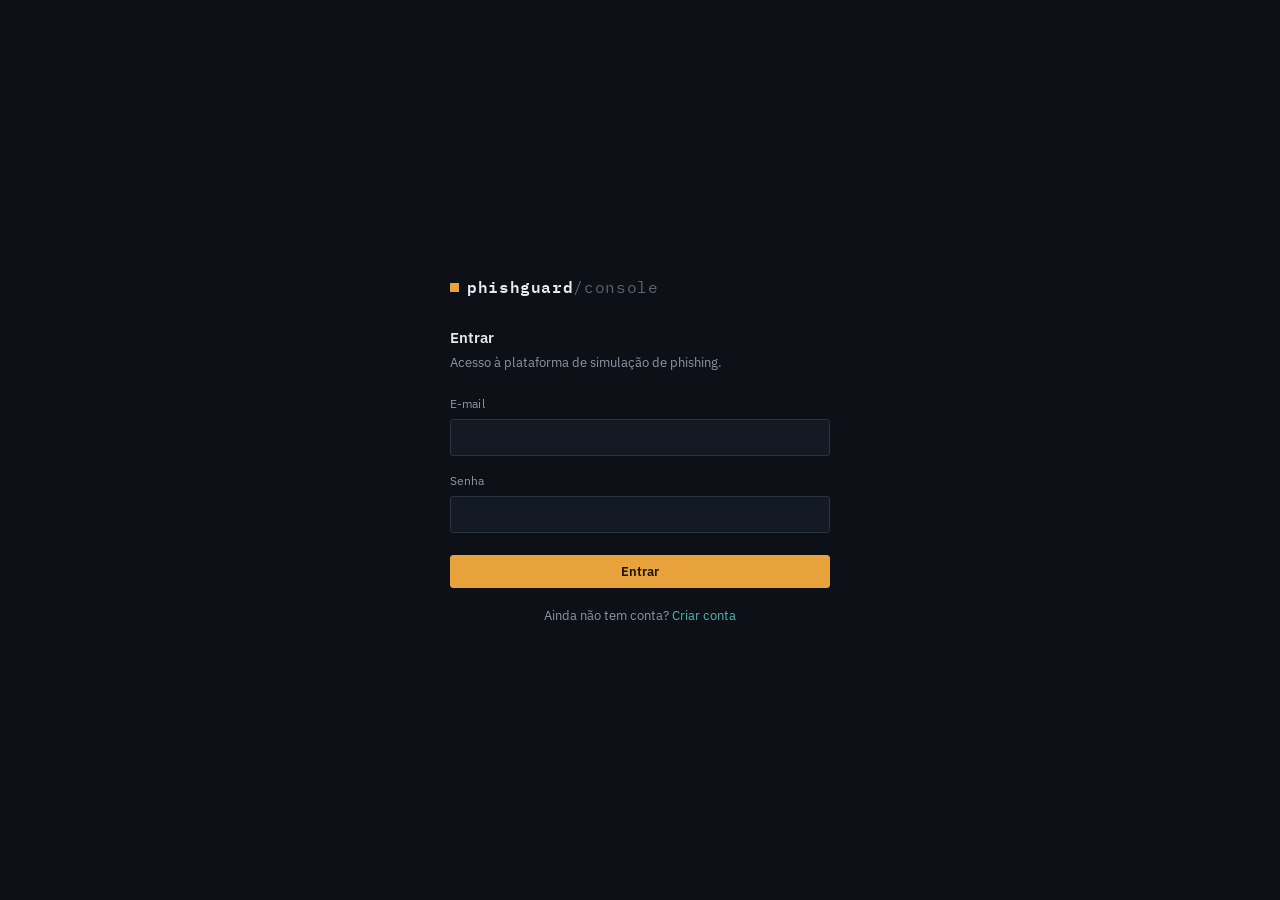
==== frontend/index.html @ 39e326ca "Add new frontend HTML, CSS, and JavaScript files for campaign management and user authentication fea" ====
<!DOCTYPE html>
<html lang="pt-BR">
<head>
  <meta charset="UTF-8" />
  <meta name="viewport" content="width=device-width, initial-scale=1.0" />
  <title>Entrar — PhishGuard Console</title>
  <link rel="preconnect" href="https://fonts.googleapis.com">
  <link href="https://fonts.googleapis.com/css2?family=IBM+Plex+Mono:wght@400;500;600&family=IBM+Plex+Sans:wght@400;500;600&display=swap" rel="stylesheet">
  <link rel="stylesheet" href="css/style.css" />
</head>
<body>
  <div class="auth-shell">
    <div class="auth-box">
      <div class="auth-box__brand">
        <span class="auth-box__brand-mark"></span>
        <span class="auth-box__brand-text">phishguard<span>/console</span></span>
      </div>

      <h2>Entrar</h2>
      <p class="auth-box__sub">Acesso à plataforma de simulação de phishing.</p>

      <div id="form-alert"></div>

      <form id="login-form" novalidate>
        <div class="field">
          <label for="email">E-mail</label>
          <input type="email" id="email" name="email" autocomplete="username" required />
        </div>
        <div class="field">
          <label for="password">Senha</label>
          <input type="password" id="password" name="password" autocomplete="current-password" required />
        </div>
        <div class="btn-row">
          <button type="submit" class="btn btn--primary btn--full" id="submit-btn">Entrar</button>
        </div>
      </form>

      <p class="auth-box__switch">
        Ainda não tem conta? <a href="register.html">Criar conta</a>
      </p>
    </div>
  </div>

  <script src="js/api.js"></script>
  <script src="js/ui.js"></script>
  <script>
    Session.redirectIfAuthenticated();

    const params = new URLSearchParams(window.location.search);
    const alertBox = document.getElementById("form-alert");
    if (params.get("expired") === "1") {
      showAlert(alertBox, "A sessão expirou. Entre novamente.", "info");
    }
    if (params.get("registered") === "1") {
      showAlert(alertBox, "Conta criada com sucesso. Entre com as suas credenciais.", "ok");
    }

    const form = document.getElementById("login-form");
    const submitBtn = document.getElementById("submit-btn");

    form.addEventListener("submit", async (event) => {
      event.preventDefault();
      clearAlert(alertBox);

      const email = document.getElementById("email").value.trim();
      const password = document.getElementById("password").value;

      submitBtn.disabled = true;
      submitBtn.textContent = "A entrar...";

      try {
        const result = await Api.login(email, password);
        Session.set(result.token, email);
        window.location.href = "dashboard.html";
      } catch (err) {
        showAlert(alertBox, err.message || "Não foi possível entrar.", "error");
        submitBtn.disabled = false;
        submitBtn.textContent = "Entrar";
      }
    });
  </script>
</body>
</html>
---- frontend/css/style.css ----
/* ==========================================================================
   PhishGuard Console — design tokens
   Operations-console aesthetic: flat surfaces, hairline borders,
   monospace for data/tokens, amber signal accent.
   ========================================================================== */

:root {
  --bg: #0d1117;
  --surface: #141a23;
  --surface-raised: #1a212c;
  --border: #2a3340;
  --border-strong: #3a4555;

  --text: #e6e9ef;
  --text-muted: #8b96a5;
  --text-dim: #5b6675;

  --accent: #e8a33d;
  --accent-dim: #b9802c;
  --teal: #4fb7b3;
  --red: #e0635a;
  --green: #6fbf73;

  --font-ui: "IBM Plex Sans", -apple-system, "Segoe UI", sans-serif;
  --font-mono: "IBM Plex Mono", "SF Mono", Consolas, monospace;

  --radius: 3px;
}

* {
  margin: 0;
  padding: 0;
  box-sizing: border-box;
}

html, body {
  min-height: 100%;
}

body {
  background: var(--bg);
  color: var(--text);
  font-family: var(--font-ui);
  font-size: 14px;
  line-height: 1.5;
  -webkit-font-smoothing: antialiased;
}

a {
  color: var(--teal);
  text-decoration: none;
}

a:hover {
  text-decoration: underline;
}

::selection {
  background: var(--accent-dim);
  color: #0d1117;
}

:focus-visible {
  outline: 2px solid var(--accent);
  outline-offset: 1px;
}

/* --------------------------------------------------------------------
   App shell
   -------------------------------------------------------------------- */

.app {
  display: grid;
  grid-template-columns: 220px 1fr;
  min-height: 100vh;
}

.sidebar {
  background: var(--surface);
  border-right: 1px solid var(--border);
  display: flex;
  flex-direction: column;
  padding: 0;
}

.sidebar__brand {
  padding: 18px 20px;
  border-bottom: 1px solid var(--border);
  display: flex;
  align-items: baseline;
  gap: 8px;
}

.sidebar__brand-mark {
  width: 8px;
  height: 8px;
  background: var(--accent);
  flex-shrink: 0;
  transform: translateY(-1px);
}

.sidebar__brand-text {
  font-family: var(--font-mono);
  font-size: 14px;
  font-weight: 600;
  letter-spacing: 0.04em;
}

.sidebar__brand-text span {
  color: var(--text-dim);
  font-weight: 400;
}

.sidebar nav {
  flex: 1;
  padding: 12px 0;
}

.sidebar__link {
  display: flex;
  align-items: center;
  gap: 10px;
  padding: 9px 20px;
  color: var(--text-muted);
  font-size: 13px;
  border-left: 2px solid transparent;
}

.sidebar__link:hover {
  color: var(--text);
  text-decoration: none;
  background: rgba(255, 255, 255, 0.02);
}

.sidebar__link.is-active {
  color: var(--text);
  border-left-color: var(--accent);
  background: rgba(232, 163, 61, 0.06);
}

.sidebar__link-glyph {
  font-family: var(--font-mono);
  color: var(--text-dim);
  font-size: 12px;
  width: 14px;
}

.sidebar__link.is-active .sidebar__link-glyph {
  color: var(--accent);
}

.sidebar__footer {
  border-top: 1px solid var(--border);
  padding: 14px 20px;
}

.sidebar__user {
  font-size: 12px;
  color: var(--text-muted);
  margin-bottom: 8px;
  word-break: break-all;
}

.sidebar__user-label {
  display: block;
  color: var(--text-dim);
  text-transform: uppercase;
  font-size: 10px;
  letter-spacing: 0.08em;
  margin-bottom: 2px;
}

/* --------------------------------------------------------------------
   Main content
   -------------------------------------------------------------------- */

.main {
  display: flex;
  flex-direction: column;
  min-width: 0;
}

.topbar {
  border-bottom: 1px solid var(--border);
  padding: 16px 28px;
  display: flex;
  align-items: baseline;
  justify-content: space-between;
  gap: 16px;
}

.topbar h1 {
  font-size: 16px;
  font-weight: 600;
  letter-spacing: 0.01em;
}

.topbar__meta {
  font-family: var(--font-mono);
  font-size: 12px;
  color: var(--text-dim);
}

.content {
  padding: 24px 28px 48px;
  flex: 1;
}

.content--narrow {
  max-width: 480px;
}

/* --------------------------------------------------------------------
   Auth screens (no sidebar)
   -------------------------------------------------------------------- */

.auth-shell {
  min-height: 100vh;
  display: flex;
  align-items: center;
  justify-content: center;
  padding: 24px;
}

.auth-box {
  width: 100%;
  max-width: 380px;
}

.auth-box__brand {
  display: flex;
  align-items: baseline;
  gap: 8px;
  margin-bottom: 28px;
}

.auth-box__brand-mark {
  width: 9px;
  height: 9px;
  background: var(--accent);
  transform: translateY(-1px);
}

.auth-box__brand-text {
  font-family: var(--font-mono);
  font-size: 16px;
  font-weight: 600;
  letter-spacing: 0.04em;
}

.auth-box__brand-text span {
  color: var(--text-dim);
  font-weight: 400;
}

.auth-box h2 {
  font-size: 15px;
  font-weight: 600;
  margin-bottom: 4px;
}

.auth-box__sub {
  color: var(--text-muted);
  font-size: 13px;
  margin-bottom: 22px;
}

.auth-box__switch {
  margin-top: 18px;
  font-size: 13px;
  color: var(--text-muted);
  text-align: center;
}

/* --------------------------------------------------------------------
   Forms
   -------------------------------------------------------------------- */

.field {
  margin-bottom: 16px;
}

.field label {
  display: block;
  font-size: 12px;
  color: var(--text-muted);
  margin-bottom: 6px;
  letter-spacing: 0.01em;
}

.field input,
.field textarea,
.field select {
  width: 100%;
  background: var(--surface);
  border: 1px solid var(--border);
  border-radius: var(--radius);
  color: var(--text);
  font-family: inherit;
  font-size: 13px;
  padding: 9px 11px;
  transition: border-color 0.12s ease;
}

.field textarea {
  font-family: var(--font-mono);
  font-size: 12.5px;
  resize: vertical;
  min-height: 140px;
}

.field input:focus,
.field textarea:focus,
.field select:focus {
  border-color: var(--accent);
  outline: none;
}

.field__hint {
  font-size: 11.5px;
  color: var(--text-dim);
  margin-top: 5px;
}

.field--inline {
  display: flex;
  align-items: center;
  gap: 8px;
}

/* --------------------------------------------------------------------
   Buttons
   -------------------------------------------------------------------- */

.btn {
  display: inline-flex;
  align-items: center;
  justify-content: center;
  gap: 6px;
  font-family: inherit;
  font-size: 13px;
  font-weight: 500;
  padding: 9px 16px;
  border-radius: var(--radius);
  border: 1px solid var(--border-strong);
  background: var(--surface-raised);
  color: var(--text);
  cursor: pointer;
  transition: border-color 0.12s ease, background 0.12s ease;
  line-height: 1;
}

.btn:hover {
  border-color: var(--text-dim);
}

.btn:disabled {
  opacity: 0.5;
  cursor: not-allowed;
}

.btn--primary {
  background: var(--accent);
  border-color: var(--accent);
  color: #1a1305;
  font-weight: 600;
}

.btn--primary:hover {
  background: #f0ad52;
  border-color: #f0ad52;
}

.btn--danger {
  border-color: var(--red);
  color: var(--red);
  background: transparent;
}

.btn--danger:hover {
  background: rgba(224, 99, 90, 0.1);
}

.btn--ghost {
  background: transparent;
  border-color: transparent;
  color: var(--text-muted);
}

.btn--ghost:hover {
  color: var(--text);
  border-color: var(--border);
}

.btn--full {
  width: 100%;
}

.btn--sm {
  padding: 5px 10px;
  font-size: 12px;
}

.btn-row {
  display: flex;
  gap: 10px;
  margin-top: 22px;
}

/* --------------------------------------------------------------------
   Panels / sections
   -------------------------------------------------------------------- */

.panel {
  background: var(--surface);
  border: 1px solid var(--border);
  border-radius: var(--radius);
  margin-bottom: 20px;
}

.panel__header {
  padding: 13px 18px;
  border-bottom: 1px solid var(--border);
  display: flex;
  align-items: center;
  justify-content: space-between;
  gap: 12px;
}

.panel__header h2 {
  font-size: 13px;
  font-weight: 600;
  text-transform: uppercase;
  letter-spacing: 0.06em;
  color: var(--text-muted);
}

.panel__body {
  padding: 18px;
}

.panel__body--flush {
  padding: 0;
}

/* --------------------------------------------------------------------
   Stat row (dashboard)
   -------------------------------------------------------------------- */

.stat-row {
  display: grid;
  grid-template-columns: repeat(4, 1fr);
  gap: 1px;
  background: var(--border);
  border: 1px solid var(--border);
  border-radius: var(--radius);
  overflow: hidden;
  margin-bottom: 20px;
}

.stat {
  background: var(--surface);
  padding: 16px 18px;
}

.stat__label {
  font-size: 11px;
  text-transform: uppercase;
  letter-spacing: 0.08em;
  color: var(--text-dim);
  margin-bottom: 8px;
}

.stat__value {
  font-family: var(--font-mono);
  font-size: 26px;
  font-weight: 600;
  letter-spacing: -0.01em;
}

.stat__value small {
  font-size: 14px;
  color: var(--text-dim);
  font-weight: 400;
}

@media (max-width: 900px) {
  .stat-row {
    grid-template-columns: repeat(2, 1fr);
  }
}

/* --------------------------------------------------------------------
   Tables
   -------------------------------------------------------------------- */

table {
  width: 100%;
  border-collapse: collapse;
  font-size: 13px;
}

thead th {
  text-align: left;
  font-size: 11px;
  text-transform: uppercase;
  letter-spacing: 0.06em;
  color: var(--text-dim);
  font-weight: 600;
  padding: 10px 18px;
  border-bottom: 1px solid var(--border);
  white-space: nowrap;
}

tbody td {
  padding: 11px 18px;
  border-bottom: 1px solid var(--border);
  vertical-align: middle;
}

tbody tr:last-child td {
  border-bottom: none;
}

tbody tr:hover {
  background: rgba(255, 255, 255, 0.015);
}

td.is-mono, .is-mono {
  font-family: var(--font-mono);
}

td.is-muted, .is-muted {
  color: var(--text-muted);
}

td.is-num {
  font-family: var(--font-mono);
  text-align: right;
}

th.is-num {
  text-align: right;
}

.table-link {
  color: var(--text);
  font-weight: 500;
}

.table-link:hover {
  color: var(--accent);
}

/* --------------------------------------------------------------------
   Badges / signal indicators
   -------------------------------------------------------------------- */

.badge {
  display: inline-flex;
  align-items: center;
  gap: 6px;
  font-family: var(--font-mono);
  font-size: 11px;
  padding: 3px 8px;
  border: 1px solid var(--border-strong);
  border-radius: var(--radius);
  color: var(--text-muted);
  text-transform: uppercase;
  letter-spacing: 0.04em;
}

.badge--dot::before {
  content: "";
  width: 6px;
  height: 6px;
  border-radius: 50%;
  background: currentColor;
  display: block;
}

.badge--ok {
  color: var(--green);
  border-color: rgba(111, 191, 115, 0.35);
}

.badge--warn {
  color: var(--accent);
  border-color: rgba(232, 163, 61, 0.35);
}

.badge--off {
  color: var(--text-dim);
}

.badge--danger {
  color: var(--red);
  border-color: rgba(224, 99, 90, 0.35);
}

/* Signal bar — used for click-rate visualisation */
.signal {
  display: inline-flex;
  align-items: center;
  gap: 8px;
  font-family: var(--font-mono);
  font-size: 12px;
}

.signal__track {
  width: 64px;
  height: 6px;
  background: var(--border);
  border-radius: 1px;
  overflow: hidden;
  flex-shrink: 0;
}

.signal__fill {
  height: 100%;
  background: var(--accent);
}

/* --------------------------------------------------------------------
   Empty / loading / message states
   -------------------------------------------------------------------- */

.empty {
  padding: 40px 18px;
  text-align: center;
  color: var(--text-muted);
}

.empty__title {
  font-size: 13px;
  color: var(--text);
  margin-bottom: 6px;
  font-weight: 500;
}

.empty__sub {
  font-size: 12.5px;
  color: var(--text-dim);
}

.loading {
  padding: 24px 18px;
  color: var(--text-dim);
  font-family: var(--font-mono);
  font-size: 12px;
}

.alert {
  border: 1px solid var(--border-strong);
  border-left: 3px solid var(--text-dim);
  border-radius: var(--radius);
  padding: 10px 14px;
  font-size: 13px;
  margin-bottom: 16px;
  background: var(--surface);
}

.alert--error {
  border-left-color: var(--red);
  color: #f3a39d;
}

.alert--ok {
  border-left-color: var(--green);
  color: #a9dcab;
}

.alert--info {
  border-left-color: var(--teal);
  color: var(--text);
}

/* --------------------------------------------------------------------
   Target groups builder (campaign form)
   -------------------------------------------------------------------- */

.group {
  border: 1px solid var(--border);
  border-radius: var(--radius);
  margin-bottom: 14px;
}

.group__header {
  display: flex;
  align-items: center;
  gap: 10px;
  padding: 10px 14px;
  border-bottom: 1px solid var(--border);
  background: var(--surface-raised);
}

.group__header input {
  flex: 1;
}

.group__body {
  padding: 12px 14px;
}

.target-row {
  display: grid;
  grid-template-columns: 1fr 1fr auto;
  gap: 8px;
  margin-bottom: 8px;
}

.target-row:last-child {
  margin-bottom: 0;
}

.group__actions {
  margin-top: 10px;
  display: flex;
  gap: 8px;
}

.icon-btn {
  width: 32px;
  height: 32px;
  display: inline-flex;
  align-items: center;
  justify-content: center;
  border: 1px solid var(--border-strong);
  border-radius: var(--radius);
  background: transparent;
  color: var(--text-muted);
  cursor: pointer;
  font-size: 14px;
  flex-shrink: 0;
}

.icon-btn:hover {
  color: var(--red);
  border-color: var(--red);
}

/* --------------------------------------------------------------------
   Misc
   -------------------------------------------------------------------- */

.section-title {
  font-size: 13px;
  font-weight: 600;
  text-transform: uppercase;
  letter-spacing: 0.06em;
  color: var(--text-muted);
  margin: 28px 0 12px;
}

.section-title:first-child {
  margin-top: 0;
}

.muted-link {
  color: var(--text-dim);
  font-size: 12px;
}

.copy-field {
  display: flex;
  gap: 6px;
}

.copy-field input {
  flex: 1;
}

.tracking-token {
  font-family: var(--font-mono);
  font-size: 11.5px;
  color: var(--text-muted);
}

.detail-grid {
  display: grid;
  grid-template-columns: 1fr 1fr;
  gap: 20px;
}

@media (max-width: 1100px) {
  .detail-grid {
    grid-template-columns: 1fr;
  }
}

.kv {
  display: grid;
  grid-template-columns: 130px 1fr;
  gap: 6px 12px;
  font-size: 13px;
}

.kv dt {
  color: var(--text-dim);
}

.kv dd {
  font-family: var(--font-mono);
  word-break: break-all;
}

@media (max-width: 760px) {
  .app {
    grid-template-columns: 1fr;
  }

  .sidebar {
    border-right: none;
    border-bottom: 1px solid var(--border);
  }

  .sidebar nav {
    display: flex;
    overflow-x: auto;
    padding: 0;
  }

  .sidebar__link {
    border-left: none;
    border-bottom: 2px solid transparent;
    white-space: nowrap;
  }

  .sidebar__link.is-active {
    border-bottom-color: var(--accent);
  }

  .sidebar__footer {
    display: none;
  }

  .stat-row {
    grid-template-columns: repeat(2, 1fr);
  }

  .target-row {
    grid-template-columns: 1fr;
  }
}
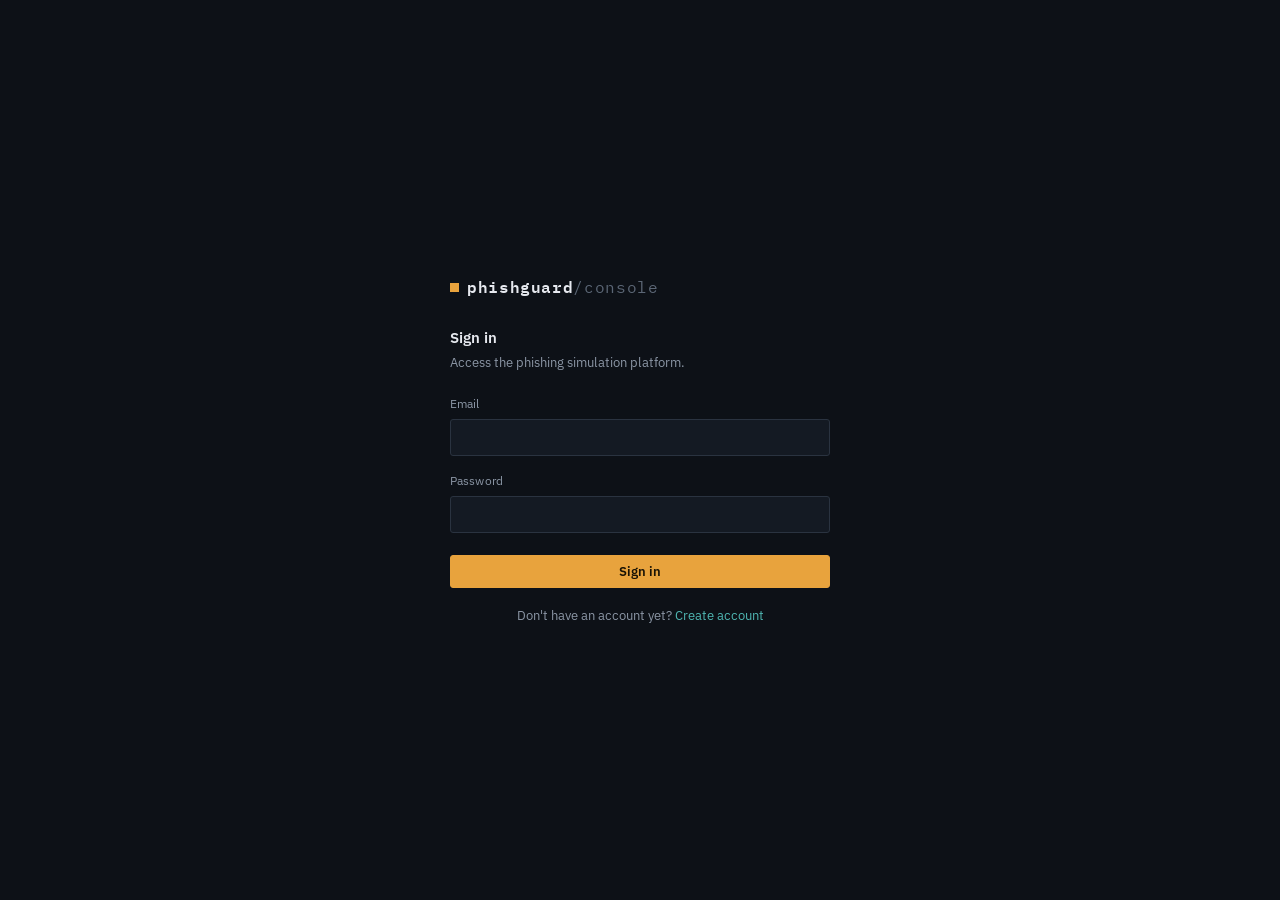
==== commit eec0a9d5: "Add campaign redirect URL after tracking link click" ====
--- a/frontend/index.html
+++ b/frontend/index.html
@@ -1,9 +1,9 @@
 <!DOCTYPE html>
-<html lang="pt-BR">
+<html lang="en">
 <head>
   <meta charset="UTF-8" />
   <meta name="viewport" content="width=device-width, initial-scale=1.0" />
-  <title>Entrar — PhishGuard Console</title>
+  <title>Sign in — PhishGuard Console</title>
   <link rel="preconnect" href="https://fonts.googleapis.com">
   <link href="https://fonts.googleapis.com/css2?family=IBM+Plex+Mono:wght@400;500;600&family=IBM+Plex+Sans:wght@400;500;600&display=swap" rel="stylesheet">
   <link rel="stylesheet" href="css/style.css" />
@@ -16,27 +16,27 @@
         <span class="auth-box__brand-text">phishguard<span>/console</span></span>
       </div>
 
-      <h2>Entrar</h2>
-      <p class="auth-box__sub">Acesso à plataforma de simulação de phishing.</p>
+      <h2>Sign in</h2>
+      <p class="auth-box__sub">Access the phishing simulation platform.</p>
 
       <div id="form-alert"></div>
 
       <form id="login-form" novalidate>
         <div class="field">
-          <label for="email">E-mail</label>
+          <label for="email">Email</label>
           <input type="email" id="email" name="email" autocomplete="username" required />
         </div>
         <div class="field">
-          <label for="password">Senha</label>
+          <label for="password">Password</label>
           <input type="password" id="password" name="password" autocomplete="current-password" required />
         </div>
         <div class="btn-row">
-          <button type="submit" class="btn btn--primary btn--full" id="submit-btn">Entrar</button>
+          <button type="submit" class="btn btn--primary btn--full" id="submit-btn">Sign in</button>
         </div>
       </form>
 
       <p class="auth-box__switch">
-        Ainda não tem conta? <a href="register.html">Criar conta</a>
+        Don't have an account yet? <a href="register.html">Create account</a>
       </p>
     </div>
   </div>
@@ -49,10 +49,10 @@
     const params = new URLSearchParams(window.location.search);
     const alertBox = document.getElementById("form-alert");
     if (params.get("expired") === "1") {
-      showAlert(alertBox, "A sessão expirou. Entre novamente.", "info");
+      showAlert(alertBox, "Your session has expired. Please sign in again.", "info");
     }
     if (params.get("registered") === "1") {
-      showAlert(alertBox, "Conta criada com sucesso. Entre com as suas credenciais.", "ok");
+      showAlert(alertBox, "Account created successfully. Sign in with your credentials.", "ok");
     }
 
     const form = document.getElementById("login-form");
@@ -66,16 +66,16 @@
       const password = document.getElementById("password").value;
 
       submitBtn.disabled = true;
-      submitBtn.textContent = "A entrar...";
+      submitBtn.textContent = "Signing in...";
 
       try {
         const result = await Api.login(email, password);
         Session.set(result.token, email);
         window.location.href = "dashboard.html";
       } catch (err) {
-        showAlert(alertBox, err.message || "Não foi possível entrar.", "error");
+        showAlert(alertBox, err.message || "Could not sign in.", "error");
         submitBtn.disabled = false;
-        submitBtn.textContent = "Entrar";
+        submitBtn.textContent = "Sign in";
       }
     });
   </script>
--- a/frontend/css/style.css
+++ b/frontend/css/style.css
@@ -4,841 +4,901 @@
    monospace for data/tokens, amber signal accent.
    ========================================================================== */
 
-:root {
-  --bg: #0d1117;
-  --surface: #141a23;
-  --surface-raised: #1a212c;
-  --border: #2a3340;
-  --border-strong: #3a4555;
-
-  --text: #e6e9ef;
-  --text-muted: #8b96a5;
-  --text-dim: #5b6675;
-
-  --accent: #e8a33d;
-  --accent-dim: #b9802c;
-  --teal: #4fb7b3;
-  --red: #e0635a;
-  --green: #6fbf73;
-
-  --font-ui: "IBM Plex Sans", -apple-system, "Segoe UI", sans-serif;
-  --font-mono: "IBM Plex Mono", "SF Mono", Consolas, monospace;
-
-  --radius: 3px;
-}
-
-* {
-  margin: 0;
-  padding: 0;
-  box-sizing: border-box;
-}
-
-html, body {
-  min-height: 100%;
-}
-
-body {
-  background: var(--bg);
-  color: var(--text);
-  font-family: var(--font-ui);
-  font-size: 14px;
-  line-height: 1.5;
-  -webkit-font-smoothing: antialiased;
-}
-
-a {
-  color: var(--teal);
-  text-decoration: none;
-}
-
-a:hover {
-  text-decoration: underline;
-}
-
-::selection {
-  background: var(--accent-dim);
-  color: #0d1117;
-}
-
-:focus-visible {
-  outline: 2px solid var(--accent);
-  outline-offset: 1px;
-}
-
-/* --------------------------------------------------------------------
-   App shell
-   -------------------------------------------------------------------- */
-
-.app {
-  display: grid;
-  grid-template-columns: 220px 1fr;
-  min-height: 100vh;
-}
-
-.sidebar {
-  background: var(--surface);
-  border-right: 1px solid var(--border);
-  display: flex;
-  flex-direction: column;
-  padding: 0;
-}
-
-.sidebar__brand {
-  padding: 18px 20px;
-  border-bottom: 1px solid var(--border);
-  display: flex;
-  align-items: baseline;
-  gap: 8px;
-}
-
-.sidebar__brand-mark {
-  width: 8px;
-  height: 8px;
-  background: var(--accent);
-  flex-shrink: 0;
-  transform: translateY(-1px);
-}
-
-.sidebar__brand-text {
-  font-family: var(--font-mono);
-  font-size: 14px;
-  font-weight: 600;
-  letter-spacing: 0.04em;
-}
-
-.sidebar__brand-text span {
-  color: var(--text-dim);
-  font-weight: 400;
-}
-
-.sidebar nav {
-  flex: 1;
-  padding: 12px 0;
-}
-
-.sidebar__link {
-  display: flex;
-  align-items: center;
-  gap: 10px;
-  padding: 9px 20px;
-  color: var(--text-muted);
-  font-size: 13px;
-  border-left: 2px solid transparent;
-}
-
-.sidebar__link:hover {
-  color: var(--text);
-  text-decoration: none;
-  background: rgba(255, 255, 255, 0.02);
-}
-
-.sidebar__link.is-active {
-  color: var(--text);
-  border-left-color: var(--accent);
-  background: rgba(232, 163, 61, 0.06);
-}
-
-.sidebar__link-glyph {
-  font-family: var(--font-mono);
-  color: var(--text-dim);
-  font-size: 12px;
-  width: 14px;
-}
-
-.sidebar__link.is-active .sidebar__link-glyph {
-  color: var(--accent);
-}
-
-.sidebar__footer {
-  border-top: 1px solid var(--border);
-  padding: 14px 20px;
-}
-
-.sidebar__user {
-  font-size: 12px;
-  color: var(--text-muted);
-  margin-bottom: 8px;
-  word-break: break-all;
-}
-
-.sidebar__user-label {
-  display: block;
-  color: var(--text-dim);
-  text-transform: uppercase;
-  font-size: 10px;
-  letter-spacing: 0.08em;
-  margin-bottom: 2px;
-}
-
-/* --------------------------------------------------------------------
-   Main content
-   -------------------------------------------------------------------- */
-
-.main {
-  display: flex;
-  flex-direction: column;
-  min-width: 0;
-}
-
-.topbar {
-  border-bottom: 1px solid var(--border);
-  padding: 16px 28px;
-  display: flex;
-  align-items: baseline;
-  justify-content: space-between;
-  gap: 16px;
-}
-
-.topbar h1 {
-  font-size: 16px;
-  font-weight: 600;
-  letter-spacing: 0.01em;
-}
-
-.topbar__meta {
-  font-family: var(--font-mono);
-  font-size: 12px;
-  color: var(--text-dim);
-}
-
-.content {
-  padding: 24px 28px 48px;
-  flex: 1;
-}
-
-.content--narrow {
-  max-width: 480px;
-}
-
-/* --------------------------------------------------------------------
-   Auth screens (no sidebar)
-   -------------------------------------------------------------------- */
-
-.auth-shell {
-  min-height: 100vh;
-  display: flex;
-  align-items: center;
-  justify-content: center;
-  padding: 24px;
-}
-
-.auth-box {
-  width: 100%;
-  max-width: 380px;
-}
-
-.auth-box__brand {
-  display: flex;
-  align-items: baseline;
-  gap: 8px;
-  margin-bottom: 28px;
-}
-
-.auth-box__brand-mark {
-  width: 9px;
-  height: 9px;
-  background: var(--accent);
-  transform: translateY(-1px);
-}
-
-.auth-box__brand-text {
-  font-family: var(--font-mono);
-  font-size: 16px;
-  font-weight: 600;
-  letter-spacing: 0.04em;
-}
-
-.auth-box__brand-text span {
-  color: var(--text-dim);
-  font-weight: 400;
-}
-
-.auth-box h2 {
-  font-size: 15px;
-  font-weight: 600;
-  margin-bottom: 4px;
-}
-
-.auth-box__sub {
-  color: var(--text-muted);
-  font-size: 13px;
-  margin-bottom: 22px;
-}
-
-.auth-box__switch {
-  margin-top: 18px;
-  font-size: 13px;
-  color: var(--text-muted);
-  text-align: center;
-}
-
-/* --------------------------------------------------------------------
-   Forms
-   -------------------------------------------------------------------- */
-
-.field {
-  margin-bottom: 16px;
-}
-
-.field label {
-  display: block;
-  font-size: 12px;
-  color: var(--text-muted);
-  margin-bottom: 6px;
-  letter-spacing: 0.01em;
-}
-
-.field input,
-.field textarea,
-.field select {
-  width: 100%;
-  background: var(--surface);
-  border: 1px solid var(--border);
-  border-radius: var(--radius);
-  color: var(--text);
-  font-family: inherit;
-  font-size: 13px;
-  padding: 9px 11px;
-  transition: border-color 0.12s ease;
-}
-
-.field textarea {
-  font-family: var(--font-mono);
-  font-size: 12.5px;
-  resize: vertical;
-  min-height: 140px;
-}
-
-.field input:focus,
-.field textarea:focus,
-.field select:focus {
-  border-color: var(--accent);
-  outline: none;
-}
-
-.field__hint {
-  font-size: 11.5px;
-  color: var(--text-dim);
-  margin-top: 5px;
-}
-
-.field--inline {
-  display: flex;
-  align-items: center;
-  gap: 8px;
-}
-
-/* --------------------------------------------------------------------
-   Buttons
-   -------------------------------------------------------------------- */
-
-.btn {
-  display: inline-flex;
-  align-items: center;
-  justify-content: center;
-  gap: 6px;
-  font-family: inherit;
-  font-size: 13px;
-  font-weight: 500;
-  padding: 9px 16px;
-  border-radius: var(--radius);
-  border: 1px solid var(--border-strong);
-  background: var(--surface-raised);
-  color: var(--text);
-  cursor: pointer;
-  transition: border-color 0.12s ease, background 0.12s ease;
-  line-height: 1;
-}
-
-.btn:hover {
-  border-color: var(--text-dim);
-}
-
-.btn:disabled {
-  opacity: 0.5;
-  cursor: not-allowed;
-}
-
-.btn--primary {
-  background: var(--accent);
-  border-color: var(--accent);
-  color: #1a1305;
-  font-weight: 600;
-}
-
-.btn--primary:hover {
-  background: #f0ad52;
-  border-color: #f0ad52;
-}
-
-.btn--danger {
-  border-color: var(--red);
-  color: var(--red);
-  background: transparent;
-}
-
-.btn--danger:hover {
-  background: rgba(224, 99, 90, 0.1);
-}
-
-.btn--ghost {
-  background: transparent;
-  border-color: transparent;
-  color: var(--text-muted);
-}
-
-.btn--ghost:hover {
-  color: var(--text);
-  border-color: var(--border);
-}
-
-.btn--full {
-  width: 100%;
-}
-
-.btn--sm {
-  padding: 5px 10px;
-  font-size: 12px;
-}
-
-.btn-row {
-  display: flex;
-  gap: 10px;
-  margin-top: 22px;
-}
-
-/* --------------------------------------------------------------------
-   Panels / sections
-   -------------------------------------------------------------------- */
-
-.panel {
-  background: var(--surface);
-  border: 1px solid var(--border);
-  border-radius: var(--radius);
-  margin-bottom: 20px;
-}
-
-.panel__header {
-  padding: 13px 18px;
-  border-bottom: 1px solid var(--border);
-  display: flex;
-  align-items: center;
-  justify-content: space-between;
-  gap: 12px;
-}
-
-.panel__header h2 {
-  font-size: 13px;
-  font-weight: 600;
-  text-transform: uppercase;
-  letter-spacing: 0.06em;
-  color: var(--text-muted);
-}
-
-.panel__body {
-  padding: 18px;
-}
-
-.panel__body--flush {
-  padding: 0;
-}
-
-/* --------------------------------------------------------------------
-   Stat row (dashboard)
-   -------------------------------------------------------------------- */
-
-.stat-row {
-  display: grid;
-  grid-template-columns: repeat(4, 1fr);
-  gap: 1px;
-  background: var(--border);
-  border: 1px solid var(--border);
-  border-radius: var(--radius);
-  overflow: hidden;
-  margin-bottom: 20px;
-}
-
-.stat {
-  background: var(--surface);
-  padding: 16px 18px;
-}
-
-.stat__label {
-  font-size: 11px;
-  text-transform: uppercase;
-  letter-spacing: 0.08em;
-  color: var(--text-dim);
-  margin-bottom: 8px;
-}
-
-.stat__value {
-  font-family: var(--font-mono);
-  font-size: 26px;
-  font-weight: 600;
-  letter-spacing: -0.01em;
-}
-
-.stat__value small {
-  font-size: 14px;
-  color: var(--text-dim);
-  font-weight: 400;
-}
-
-@media (max-width: 900px) {
+   :root {
+    --bg: #0d1117;
+    --surface: #141a23;
+    --surface-raised: #1a212c;
+    --border: #2a3340;
+    --border-strong: #3a4555;
+  
+    --text: #e6e9ef;
+    --text-muted: #8b96a5;
+    --text-dim: #5b6675;
+  
+    --accent: #e8a33d;
+    --accent-dim: #b9802c;
+    --teal: #4fb7b3;
+    --red: #e0635a;
+    --green: #6fbf73;
+  
+    --font-ui: "IBM Plex Sans", -apple-system, "Segoe UI", sans-serif;
+    --font-mono: "IBM Plex Mono", "SF Mono", Consolas, monospace;
+  
+    --radius: 3px;
+  }
+  
+  * {
+    margin: 0;
+    padding: 0;
+    box-sizing: border-box;
+  }
+  
+  html, body {
+    min-height: 100%;
+  }
+  
+  body {
+    background: var(--bg);
+    color: var(--text);
+    font-family: var(--font-ui);
+    font-size: 14px;
+    line-height: 1.5;
+    -webkit-font-smoothing: antialiased;
+  }
+  
+  a {
+    color: var(--teal);
+    text-decoration: none;
+  }
+  
+  a:hover {
+    text-decoration: underline;
+  }
+  
+  ::selection {
+    background: var(--accent-dim);
+    color: #0d1117;
+  }
+  
+  :focus-visible {
+    outline: 2px solid var(--accent);
+    outline-offset: 1px;
+  }
+  
+  /* --------------------------------------------------------------------
+     App shell
+     -------------------------------------------------------------------- */
+  
+  .app {
+    display: grid;
+    grid-template-columns: 220px 1fr;
+    min-height: 100vh;
+  }
+  
+  .sidebar {
+    background: var(--surface);
+    border-right: 1px solid var(--border);
+    display: flex;
+    flex-direction: column;
+    padding: 0;
+  }
+  
+  .sidebar__brand {
+    padding: 18px 20px;
+    border-bottom: 1px solid var(--border);
+    display: flex;
+    align-items: baseline;
+    gap: 8px;
+  }
+  
+  .sidebar__brand-mark {
+    width: 8px;
+    height: 8px;
+    background: var(--accent);
+    flex-shrink: 0;
+    transform: translateY(-1px);
+  }
+  
+  .sidebar__brand-text {
+    font-family: var(--font-mono);
+    font-size: 14px;
+    font-weight: 600;
+    letter-spacing: 0.04em;
+  }
+  
+  .sidebar__brand-text span {
+    color: var(--text-dim);
+    font-weight: 400;
+  }
+  
+  .sidebar nav {
+    flex: 1;
+    padding: 12px 0;
+  }
+  
+  .sidebar__link {
+    display: flex;
+    align-items: center;
+    gap: 10px;
+    padding: 9px 20px;
+    color: var(--text-muted);
+    font-size: 13px;
+    border-left: 2px solid transparent;
+  }
+  
+  .sidebar__link:hover {
+    color: var(--text);
+    text-decoration: none;
+    background: rgba(255, 255, 255, 0.02);
+  }
+  
+  .sidebar__link.is-active {
+    color: var(--text);
+    border-left-color: var(--accent);
+    background: rgba(232, 163, 61, 0.06);
+  }
+  
+  .sidebar__link-glyph {
+    font-family: var(--font-mono);
+    color: var(--text-dim);
+    font-size: 12px;
+    width: 14px;
+  }
+  
+  .sidebar__link.is-active .sidebar__link-glyph {
+    color: var(--accent);
+  }
+  
+  .sidebar__footer {
+    border-top: 1px solid var(--border);
+    padding: 14px 20px;
+  }
+  
+  .sidebar__user {
+    font-size: 12px;
+    color: var(--text-muted);
+    margin-bottom: 8px;
+    word-break: break-all;
+  }
+  
+  .sidebar__user-label {
+    display: block;
+    color: var(--text-dim);
+    text-transform: uppercase;
+    font-size: 10px;
+    letter-spacing: 0.08em;
+    margin-bottom: 2px;
+  }
+  
+  /* --------------------------------------------------------------------
+     Main content
+     -------------------------------------------------------------------- */
+  
+  .main {
+    display: flex;
+    flex-direction: column;
+    min-width: 0;
+  }
+  
+  .topbar {
+    border-bottom: 1px solid var(--border);
+    padding: 16px 28px;
+    display: flex;
+    align-items: baseline;
+    justify-content: space-between;
+    gap: 16px;
+  }
+  
+  .topbar h1 {
+    font-size: 16px;
+    font-weight: 600;
+    letter-spacing: 0.01em;
+  }
+  
+  .topbar__meta {
+    font-family: var(--font-mono);
+    font-size: 12px;
+    color: var(--text-dim);
+  }
+  
+  .content {
+    padding: 24px 28px 48px;
+    flex: 1;
+  }
+  
+  .content--narrow {
+    max-width: 480px;
+  }
+  
+  /* --------------------------------------------------------------------
+     Auth screens (no sidebar)
+     -------------------------------------------------------------------- */
+  
+  .auth-shell {
+    min-height: 100vh;
+    display: flex;
+    align-items: center;
+    justify-content: center;
+    padding: 24px;
+  }
+  
+  .auth-box {
+    width: 100%;
+    max-width: 380px;
+  }
+  
+  .auth-box__brand {
+    display: flex;
+    align-items: baseline;
+    gap: 8px;
+    margin-bottom: 28px;
+  }
+  
+  .auth-box__brand-mark {
+    width: 9px;
+    height: 9px;
+    background: var(--accent);
+    transform: translateY(-1px);
+  }
+  
+  .auth-box__brand-text {
+    font-family: var(--font-mono);
+    font-size: 16px;
+    font-weight: 600;
+    letter-spacing: 0.04em;
+  }
+  
+  .auth-box__brand-text span {
+    color: var(--text-dim);
+    font-weight: 400;
+  }
+  
+  .auth-box h2 {
+    font-size: 15px;
+    font-weight: 600;
+    margin-bottom: 4px;
+  }
+  
+  .auth-box__sub {
+    color: var(--text-muted);
+    font-size: 13px;
+    margin-bottom: 22px;
+  }
+  
+  .auth-box__switch {
+    margin-top: 18px;
+    font-size: 13px;
+    color: var(--text-muted);
+    text-align: center;
+  }
+  
+  /* --------------------------------------------------------------------
+     Forms
+     -------------------------------------------------------------------- */
+  
+  .field {
+    margin-bottom: 16px;
+  }
+  
+  .field label {
+    display: block;
+    font-size: 12px;
+    color: var(--text-muted);
+    margin-bottom: 6px;
+    letter-spacing: 0.01em;
+  }
+  
+  .field input,
+  .field textarea,
+  .field select {
+    width: 100%;
+    background: var(--surface);
+    border: 1px solid var(--border);
+    border-radius: var(--radius);
+    color: var(--text);
+    font-family: inherit;
+    font-size: 13px;
+    padding: 9px 11px;
+    transition: border-color 0.12s ease;
+  }
+  
+  .field textarea {
+    font-family: var(--font-mono);
+    font-size: 12.5px;
+    resize: vertical;
+    min-height: 140px;
+  }
+  
+  /* Code / preview tabs for email content */
+  .tabs {
+    display: flex;
+    gap: 4px;
+    margin-bottom: 8px;
+  }
+  
+  .tab {
+    font-family: inherit;
+    font-size: 12px;
+    font-weight: 500;
+    color: var(--text-muted);
+    background: transparent;
+    border: 1px solid var(--border);
+    border-bottom: none;
+    border-radius: var(--radius) var(--radius) 0 0;
+    padding: 7px 14px;
+    cursor: pointer;
+  }
+  
+  .tab:hover {
+    color: var(--text);
+  }
+  
+  .tab.is-active {
+    color: var(--text);
+    background: var(--surface);
+    border-color: var(--border-strong);
+    position: relative;
+  }
+  
+  .tab.is-active::after {
+    content: "";
+    position: absolute;
+    left: 0;
+    right: 0;
+    bottom: -1px;
+    height: 1px;
+    background: var(--surface);
+  }
+  
+  .preview-frame {
+    border: 1px solid var(--border-strong);
+    border-radius: 0 var(--radius) var(--radius) var(--radius);
+    background: #ffffff;
+    height: 420px;
+    overflow: hidden;
+  }
+  
+  .preview-frame iframe {
+    width: 100%;
+    height: 100%;
+    border: none;
+    background: #ffffff;
+  }
+  
+  #email-code-pane textarea {
+    border-radius: 0 var(--radius) var(--radius) var(--radius);
+  }
+  
+  .field input:focus,
+  .field textarea:focus,
+  .field select:focus {
+    border-color: var(--accent);
+    outline: none;
+  }
+  
+  .field__hint {
+    font-size: 11.5px;
+    color: var(--text-dim);
+    margin-top: 5px;
+  }
+  
+  .field--inline {
+    display: flex;
+    align-items: center;
+    gap: 8px;
+  }
+  
+  /* --------------------------------------------------------------------
+     Buttons
+     -------------------------------------------------------------------- */
+  
+  .btn {
+    display: inline-flex;
+    align-items: center;
+    justify-content: center;
+    gap: 6px;
+    font-family: inherit;
+    font-size: 13px;
+    font-weight: 500;
+    padding: 9px 16px;
+    border-radius: var(--radius);
+    border: 1px solid var(--border-strong);
+    background: var(--surface-raised);
+    color: var(--text);
+    cursor: pointer;
+    transition: border-color 0.12s ease, background 0.12s ease;
+    line-height: 1;
+  }
+  
+  .btn:hover {
+    border-color: var(--text-dim);
+  }
+  
+  .btn:disabled {
+    opacity: 0.5;
+    cursor: not-allowed;
+  }
+  
+  .btn--primary {
+    background: var(--accent);
+    border-color: var(--accent);
+    color: #1a1305;
+    font-weight: 600;
+  }
+  
+  .btn--primary:hover {
+    background: #f0ad52;
+    border-color: #f0ad52;
+  }
+  
+  .btn--danger {
+    border-color: var(--red);
+    color: var(--red);
+    background: transparent;
+  }
+  
+  .btn--danger:hover {
+    background: rgba(224, 99, 90, 0.1);
+  }
+  
+  .btn--ghost {
+    background: transparent;
+    border-color: transparent;
+    color: var(--text-muted);
+  }
+  
+  .btn--ghost:hover {
+    color: var(--text);
+    border-color: var(--border);
+  }
+  
+  .btn--full {
+    width: 100%;
+  }
+  
+  .btn--sm {
+    padding: 5px 10px;
+    font-size: 12px;
+  }
+  
+  .btn-row {
+    display: flex;
+    gap: 10px;
+    margin-top: 22px;
+  }
+  
+  /* --------------------------------------------------------------------
+     Panels / sections
+     -------------------------------------------------------------------- */
+  
+  .panel {
+    background: var(--surface);
+    border: 1px solid var(--border);
+    border-radius: var(--radius);
+    margin-bottom: 20px;
+  }
+  
+  .panel__header {
+    padding: 13px 18px;
+    border-bottom: 1px solid var(--border);
+    display: flex;
+    align-items: center;
+    justify-content: space-between;
+    gap: 12px;
+  }
+  
+  .panel__header h2 {
+    font-size: 13px;
+    font-weight: 600;
+    text-transform: uppercase;
+    letter-spacing: 0.06em;
+    color: var(--text-muted);
+  }
+  
+  .panel__body {
+    padding: 18px;
+  }
+  
+  .panel__body--flush {
+    padding: 0;
+  }
+  
+  /* --------------------------------------------------------------------
+     Stat row (dashboard)
+     -------------------------------------------------------------------- */
+  
   .stat-row {
-    grid-template-columns: repeat(2, 1fr);
-  }
-}
-
-/* --------------------------------------------------------------------
-   Tables
-   -------------------------------------------------------------------- */
-
-table {
-  width: 100%;
-  border-collapse: collapse;
-  font-size: 13px;
-}
-
-thead th {
-  text-align: left;
-  font-size: 11px;
-  text-transform: uppercase;
-  letter-spacing: 0.06em;
-  color: var(--text-dim);
-  font-weight: 600;
-  padding: 10px 18px;
-  border-bottom: 1px solid var(--border);
-  white-space: nowrap;
-}
-
-tbody td {
-  padding: 11px 18px;
-  border-bottom: 1px solid var(--border);
-  vertical-align: middle;
-}
-
-tbody tr:last-child td {
-  border-bottom: none;
-}
-
-tbody tr:hover {
-  background: rgba(255, 255, 255, 0.015);
-}
-
-td.is-mono, .is-mono {
-  font-family: var(--font-mono);
-}
-
-td.is-muted, .is-muted {
-  color: var(--text-muted);
-}
-
-td.is-num {
-  font-family: var(--font-mono);
-  text-align: right;
-}
-
-th.is-num {
-  text-align: right;
-}
-
-.table-link {
-  color: var(--text);
-  font-weight: 500;
-}
-
-.table-link:hover {
-  color: var(--accent);
-}
-
-/* --------------------------------------------------------------------
-   Badges / signal indicators
-   -------------------------------------------------------------------- */
-
-.badge {
-  display: inline-flex;
-  align-items: center;
-  gap: 6px;
-  font-family: var(--font-mono);
-  font-size: 11px;
-  padding: 3px 8px;
-  border: 1px solid var(--border-strong);
-  border-radius: var(--radius);
-  color: var(--text-muted);
-  text-transform: uppercase;
-  letter-spacing: 0.04em;
-}
-
-.badge--dot::before {
-  content: "";
-  width: 6px;
-  height: 6px;
-  border-radius: 50%;
-  background: currentColor;
-  display: block;
-}
-
-.badge--ok {
-  color: var(--green);
-  border-color: rgba(111, 191, 115, 0.35);
-}
-
-.badge--warn {
-  color: var(--accent);
-  border-color: rgba(232, 163, 61, 0.35);
-}
-
-.badge--off {
-  color: var(--text-dim);
-}
-
-.badge--danger {
-  color: var(--red);
-  border-color: rgba(224, 99, 90, 0.35);
-}
-
-/* Signal bar — used for click-rate visualisation */
-.signal {
-  display: inline-flex;
-  align-items: center;
-  gap: 8px;
-  font-family: var(--font-mono);
-  font-size: 12px;
-}
-
-.signal__track {
-  width: 64px;
-  height: 6px;
-  background: var(--border);
-  border-radius: 1px;
-  overflow: hidden;
-  flex-shrink: 0;
-}
-
-.signal__fill {
-  height: 100%;
-  background: var(--accent);
-}
-
-/* --------------------------------------------------------------------
-   Empty / loading / message states
-   -------------------------------------------------------------------- */
-
-.empty {
-  padding: 40px 18px;
-  text-align: center;
-  color: var(--text-muted);
-}
-
-.empty__title {
-  font-size: 13px;
-  color: var(--text);
-  margin-bottom: 6px;
-  font-weight: 500;
-}
-
-.empty__sub {
-  font-size: 12.5px;
-  color: var(--text-dim);
-}
-
-.loading {
-  padding: 24px 18px;
-  color: var(--text-dim);
-  font-family: var(--font-mono);
-  font-size: 12px;
-}
-
-.alert {
-  border: 1px solid var(--border-strong);
-  border-left: 3px solid var(--text-dim);
-  border-radius: var(--radius);
-  padding: 10px 14px;
-  font-size: 13px;
-  margin-bottom: 16px;
-  background: var(--surface);
-}
-
-.alert--error {
-  border-left-color: var(--red);
-  color: #f3a39d;
-}
-
-.alert--ok {
-  border-left-color: var(--green);
-  color: #a9dcab;
-}
-
-.alert--info {
-  border-left-color: var(--teal);
-  color: var(--text);
-}
-
-/* --------------------------------------------------------------------
-   Target groups builder (campaign form)
-   -------------------------------------------------------------------- */
-
-.group {
-  border: 1px solid var(--border);
-  border-radius: var(--radius);
-  margin-bottom: 14px;
-}
-
-.group__header {
-  display: flex;
-  align-items: center;
-  gap: 10px;
-  padding: 10px 14px;
-  border-bottom: 1px solid var(--border);
-  background: var(--surface-raised);
-}
-
-.group__header input {
-  flex: 1;
-}
-
-.group__body {
-  padding: 12px 14px;
-}
-
-.target-row {
-  display: grid;
-  grid-template-columns: 1fr 1fr auto;
-  gap: 8px;
-  margin-bottom: 8px;
-}
-
-.target-row:last-child {
-  margin-bottom: 0;
-}
-
-.group__actions {
-  margin-top: 10px;
-  display: flex;
-  gap: 8px;
-}
-
-.icon-btn {
-  width: 32px;
-  height: 32px;
-  display: inline-flex;
-  align-items: center;
-  justify-content: center;
-  border: 1px solid var(--border-strong);
-  border-radius: var(--radius);
-  background: transparent;
-  color: var(--text-muted);
-  cursor: pointer;
-  font-size: 14px;
-  flex-shrink: 0;
-}
-
-.icon-btn:hover {
-  color: var(--red);
-  border-color: var(--red);
-}
-
-/* --------------------------------------------------------------------
-   Misc
-   -------------------------------------------------------------------- */
-
-.section-title {
-  font-size: 13px;
-  font-weight: 600;
-  text-transform: uppercase;
-  letter-spacing: 0.06em;
-  color: var(--text-muted);
-  margin: 28px 0 12px;
-}
-
-.section-title:first-child {
-  margin-top: 0;
-}
-
-.muted-link {
-  color: var(--text-dim);
-  font-size: 12px;
-}
-
-.copy-field {
-  display: flex;
-  gap: 6px;
-}
-
-.copy-field input {
-  flex: 1;
-}
-
-.tracking-token {
-  font-family: var(--font-mono);
-  font-size: 11.5px;
-  color: var(--text-muted);
-}
-
-.detail-grid {
-  display: grid;
-  grid-template-columns: 1fr 1fr;
-  gap: 20px;
-}
-
-@media (max-width: 1100px) {
+    display: grid;
+    grid-template-columns: repeat(4, 1fr);
+    gap: 1px;
+    background: var(--border);
+    border: 1px solid var(--border);
+    border-radius: var(--radius);
+    overflow: hidden;
+    margin-bottom: 20px;
+  }
+  
+  .stat {
+    background: var(--surface);
+    padding: 16px 18px;
+  }
+  
+  .stat__label {
+    font-size: 11px;
+    text-transform: uppercase;
+    letter-spacing: 0.08em;
+    color: var(--text-dim);
+    margin-bottom: 8px;
+  }
+  
+  .stat__value {
+    font-family: var(--font-mono);
+    font-size: 26px;
+    font-weight: 600;
+    letter-spacing: -0.01em;
+  }
+  
+  .stat__value small {
+    font-size: 14px;
+    color: var(--text-dim);
+    font-weight: 400;
+  }
+  
+  @media (max-width: 900px) {
+    .stat-row {
+      grid-template-columns: repeat(2, 1fr);
+    }
+  }
+  
+  /* --------------------------------------------------------------------
+     Tables
+     -------------------------------------------------------------------- */
+  
+  table {
+    width: 100%;
+    border-collapse: collapse;
+    font-size: 13px;
+  }
+  
+  thead th {
+    text-align: left;
+    font-size: 11px;
+    text-transform: uppercase;
+    letter-spacing: 0.06em;
+    color: var(--text-dim);
+    font-weight: 600;
+    padding: 10px 18px;
+    border-bottom: 1px solid var(--border);
+    white-space: nowrap;
+  }
+  
+  tbody td {
+    padding: 11px 18px;
+    border-bottom: 1px solid var(--border);
+    vertical-align: middle;
+  }
+  
+  tbody tr:last-child td {
+    border-bottom: none;
+  }
+  
+  tbody tr:hover {
+    background: rgba(255, 255, 255, 0.015);
+  }
+  
+  td.is-mono, .is-mono {
+    font-family: var(--font-mono);
+  }
+  
+  td.is-muted, .is-muted {
+    color: var(--text-muted);
+  }
+  
+  td.is-num {
+    font-family: var(--font-mono);
+    text-align: right;
+  }
+  
+  th.is-num {
+    text-align: right;
+  }
+  
+  .table-link {
+    color: var(--text);
+    font-weight: 500;
+  }
+  
+  .table-link:hover {
+    color: var(--accent);
+  }
+  
+  /* --------------------------------------------------------------------
+     Badges / signal indicators
+     -------------------------------------------------------------------- */
+  
+  .badge {
+    display: inline-flex;
+    align-items: center;
+    gap: 6px;
+    font-family: var(--font-mono);
+    font-size: 11px;
+    padding: 3px 8px;
+    border: 1px solid var(--border-strong);
+    border-radius: var(--radius);
+    color: var(--text-muted);
+    text-transform: uppercase;
+    letter-spacing: 0.04em;
+  }
+  
+  .badge--dot::before {
+    content: "";
+    width: 6px;
+    height: 6px;
+    border-radius: 50%;
+    background: currentColor;
+    display: block;
+  }
+  
+  .badge--ok {
+    color: var(--green);
+    border-color: rgba(111, 191, 115, 0.35);
+  }
+  
+  .badge--warn {
+    color: var(--accent);
+    border-color: rgba(232, 163, 61, 0.35);
+  }
+  
+  .badge--off {
+    color: var(--text-dim);
+  }
+  
+  .badge--danger {
+    color: var(--red);
+    border-color: rgba(224, 99, 90, 0.35);
+  }
+  
+  /* Signal bar — used for click-rate visualisation */
+  .signal {
+    display: inline-flex;
+    align-items: center;
+    gap: 8px;
+    font-family: var(--font-mono);
+    font-size: 12px;
+  }
+  
+  .signal__track {
+    width: 64px;
+    height: 6px;
+    background: var(--border);
+    border-radius: 1px;
+    overflow: hidden;
+    flex-shrink: 0;
+  }
+  
+  .signal__fill {
+    height: 100%;
+    background: var(--accent);
+  }
+  
+  /* --------------------------------------------------------------------
+     Empty / loading / message states
+     -------------------------------------------------------------------- */
+  
+  .empty {
+    padding: 40px 18px;
+    text-align: center;
+    color: var(--text-muted);
+  }
+  
+  .empty__title {
+    font-size: 13px;
+    color: var(--text);
+    margin-bottom: 6px;
+    font-weight: 500;
+  }
+  
+  .empty__sub {
+    font-size: 12.5px;
+    color: var(--text-dim);
+  }
+  
+  .loading {
+    padding: 24px 18px;
+    color: var(--text-dim);
+    font-family: var(--font-mono);
+    font-size: 12px;
+  }
+  
+  .alert {
+    border: 1px solid var(--border-strong);
+    border-left: 3px solid var(--text-dim);
+    border-radius: var(--radius);
+    padding: 10px 14px;
+    font-size: 13px;
+    margin-bottom: 16px;
+    background: var(--surface);
+  }
+  
+  .alert--error {
+    border-left-color: var(--red);
+    color: #f3a39d;
+  }
+  
+  .alert--ok {
+    border-left-color: var(--green);
+    color: #a9dcab;
+  }
+  
+  .alert--info {
+    border-left-color: var(--teal);
+    color: var(--text);
+  }
+  
+  /* --------------------------------------------------------------------
+     Target groups builder (campaign form)
+     -------------------------------------------------------------------- */
+  
+  .group {
+    border: 1px solid var(--border);
+    border-radius: var(--radius);
+    margin-bottom: 14px;
+  }
+  
+  .group__header {
+    display: flex;
+    align-items: center;
+    gap: 10px;
+    padding: 10px 14px;
+    border-bottom: 1px solid var(--border);
+    background: var(--surface-raised);
+  }
+  
+  .group__header input {
+    flex: 1;
+  }
+  
+  .group__body {
+    padding: 12px 14px;
+  }
+  
+  .target-row {
+    display: grid;
+    grid-template-columns: 1fr 1fr auto;
+    gap: 8px;
+    margin-bottom: 8px;
+  }
+  
+  .target-row:last-child {
+    margin-bottom: 0;
+  }
+  
+  .group__actions {
+    margin-top: 10px;
+    display: flex;
+    gap: 8px;
+  }
+  
+  .icon-btn {
+    width: 32px;
+    height: 32px;
+    display: inline-flex;
+    align-items: center;
+    justify-content: center;
+    border: 1px solid var(--border-strong);
+    border-radius: var(--radius);
+    background: transparent;
+    color: var(--text-muted);
+    cursor: pointer;
+    font-size: 14px;
+    flex-shrink: 0;
+  }
+  
+  .icon-btn:hover {
+    color: var(--red);
+    border-color: var(--red);
+  }
+  
+  /* --------------------------------------------------------------------
+     Misc
+     -------------------------------------------------------------------- */
+  
+  .section-title {
+    font-size: 13px;
+    font-weight: 600;
+    text-transform: uppercase;
+    letter-spacing: 0.06em;
+    color: var(--text-muted);
+    margin: 28px 0 12px;
+  }
+  
+  .section-title:first-child {
+    margin-top: 0;
+  }
+  
+  .muted-link {
+    color: var(--text-dim);
+    font-size: 12px;
+  }
+  
+  .copy-field {
+    display: flex;
+    gap: 6px;
+  }
+  
+  .copy-field input {
+    flex: 1;
+  }
+  
+  .tracking-token {
+    font-family: var(--font-mono);
+    font-size: 11.5px;
+    color: var(--text-muted);
+  }
+  
   .detail-grid {
-    grid-template-columns: 1fr;
-  }
-}
-
-.kv {
-  display: grid;
-  grid-template-columns: 130px 1fr;
-  gap: 6px 12px;
-  font-size: 13px;
-}
-
-.kv dt {
-  color: var(--text-dim);
-}
-
-.kv dd {
-  font-family: var(--font-mono);
-  word-break: break-all;
-}
-
-@media (max-width: 760px) {
-  .app {
-    grid-template-columns: 1fr;
-  }
-
-  .sidebar {
-    border-right: none;
-    border-bottom: 1px solid var(--border);
-  }
-
-  .sidebar nav {
-    display: flex;
-    overflow-x: auto;
-    padding: 0;
-  }
-
-  .sidebar__link {
-    border-left: none;
-    border-bottom: 2px solid transparent;
-    white-space: nowrap;
-  }
-
-  .sidebar__link.is-active {
-    border-bottom-color: var(--accent);
-  }
-
-  .sidebar__footer {
-    display: none;
-  }
-
-  .stat-row {
-    grid-template-columns: repeat(2, 1fr);
-  }
-
-  .target-row {
-    grid-template-columns: 1fr;
-  }
-}
+    display: grid;
+    grid-template-columns: 1fr 1fr;
+    gap: 20px;
+  }
+  
+  @media (max-width: 1100px) {
+    .detail-grid {
+      grid-template-columns: 1fr;
+    }
+  }
+  
+  .kv {
+    display: grid;
+    grid-template-columns: 130px 1fr;
+    gap: 6px 12px;
+    font-size: 13px;
+  }
+  
+  .kv dt {
+    color: var(--text-dim);
+  }
+  
+  .kv dd {
+    font-family: var(--font-mono);
+    word-break: break-all;
+  }
+  
+  @media (max-width: 760px) {
+    .app {
+      grid-template-columns: 1fr;
+    }
+  
+    .sidebar {
+      border-right: none;
+      border-bottom: 1px solid var(--border);
+    }
+  
+    .sidebar nav {
+      display: flex;
+      overflow-x: auto;
+      padding: 0;
+    }
+  
+    .sidebar__link {
+      border-left: none;
+      border-bottom: 2px solid transparent;
+      white-space: nowrap;
+    }
+  
+    .sidebar__link.is-active {
+      border-bottom-color: var(--accent);
+    }
+  
+    .sidebar__footer {
+      display: none;
+    }
+  
+    .stat-row {
+      grid-template-columns: repeat(2, 1fr);
+    }
+  
+    .target-row {
+      grid-template-columns: 1fr;
+    }
+  }
